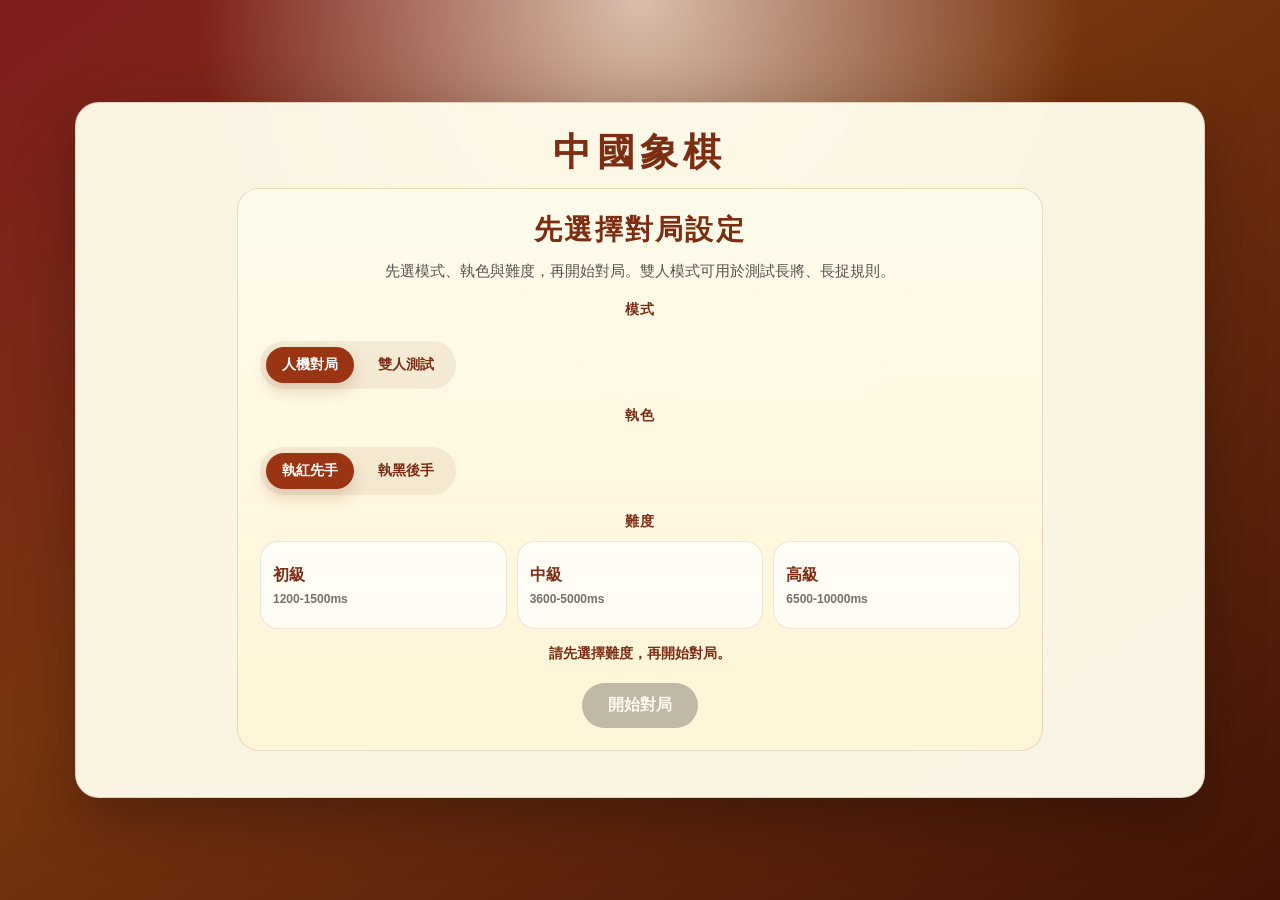
==== index.html @ 98324715 "tune: improve cannon repair and rook relief heuristics" ====
<!DOCTYPE html>
<html lang="zh-Hant">
<head>
    <meta charset="UTF-8">
    <meta name="viewport" content="width=device-width, initial-scale=1.0">
    <title>&#20013;&#22283;&#35937;&#26827;</title>
    <link rel="stylesheet" href="styles.css?v=20260330-heuristics1">
</head>
<body>
    <div class="game-container">
        <h1>&#20013;&#22283;&#35937;&#26827;</h1>
        <section id="setup-panel" class="setup-panel" aria-label="Game setup">
            <h2 class="setup-title">&#20808;&#36984;&#25799;&#23565;&#23616;&#35373;&#23450;</h2>
            <p class="setup-copy">&#20808;&#36984;&#27169;&#24335;&#12289;&#22519;&#33394;&#33287;&#38627;&#24230;&#65292;&#20877;&#38283;&#22987;&#23565;&#23616;&#12290;&#38617;&#20154;&#27169;&#24335;&#21487;&#29992;&#26044;&#28204;&#35430;&#38263;&#23559;&#12289;&#38263;&#25417;&#35215;&#21063;&#12290;</p>
            <div class="setup-group">
                <div class="setup-label">&#27169;&#24335;</div>
                <div class="side-picker" role="group" aria-label="Choose mode">
                    <button id="mode-ai" type="button" class="side-button active" onclick="setGameMode('ai')">&#20154;&#27231;&#23565;&#23616;</button>
                    <button id="mode-local" type="button" class="side-button" onclick="setGameMode('local')">&#38617;&#20154;&#28204;&#35430;</button>
                </div>
            </div>
            <div class="setup-group">
                <div id="side-label" class="setup-label">&#22519;&#33394;</div>
                <div class="side-picker" role="group" aria-label="Choose side">
                    <button id="side-red" type="button" class="side-button active" onclick="setHumanSide('r')">&#x57f7;&#32005;&#20808;&#25163;</button>
                    <button id="side-black" type="button" class="side-button" onclick="setHumanSide('b')">&#x57f7;&#40657;&#24460;&#25163;</button>
                </div>
            </div>
            <div id="difficulty-group" class="setup-group">
                <div class="setup-label">&#38627;&#24230;</div>
                <div class="difficulty-picker setup-difficulty-picker" role="group" aria-label="Choose difficulty">
                    <button id="level-beginner" type="button" class="difficulty-button" onclick="setAiLevel('beginner')">
                        <span class="difficulty-name">&#x521d;&#32026;</span>
                        <span class="difficulty-time">1200-1500ms</span>
                    </button>
                    <button id="level-intermediate" type="button" class="difficulty-button" onclick="setAiLevel('intermediate')">
                        <span class="difficulty-name">&#x4e2d;&#32026;</span>
                        <span class="difficulty-time">3600-5000ms</span>
                    </button>
                    <button id="level-advanced" type="button" class="difficulty-button" onclick="setAiLevel('advanced')">
                        <span class="difficulty-name">&#x9ad8;&#32026;</span>
                        <span class="difficulty-time">6500-10000ms</span>
                    </button>
                </div>
            </div>
            <div id="setup-status" class="setup-status"></div>
            <button id="start-game-button" type="button" class="start-game-button" onclick="startConfiguredGame()">&#38283;&#22987;&#23565;&#23616;</button>
        </section>
        <div id="game-layout" class="game-layout">
            <section class="board-column">
                <div class="info-panel">
                    <div id="turn" class="turn-label"></div>
                    <div id="status" class="status-label"></div>
                    <div id="game-settings" class="game-settings"></div>
                </div>
                <div id="board" class="board" aria-label="Xiangqi board"></div>
                <div class="action-row">
                    <button id="undo-button" type="button" class="secondary-button" onclick="undoMove()">&#24724;&#26827;</button>
                    <button type="button" class="secondary-button" onclick="openSetupPanel()">&#23565;&#23616;&#35373;&#23450;</button>
                    <button type="button" onclick="resetGame()">&#37325;&#26032;&#38283;&#22987;</button>
                </div>
            </section>
            <aside class="history-panel" aria-label="Move log">
                <h2 class="history-title">&#26827;&#35676;</h2>
                <div id="move-log" class="move-log"></div>
            </aside>
        </div>
    </div>
    <script src="engine-core.js?v=20260330-heuristics1"></script>
    <script src="game.js?v=20260330-heuristics1"></script>
</body>
</html>
---- styles.css ----
body {
    margin: 0;
    min-height: 100vh;
    display: flex;
    align-items: center;
    justify-content: center;
    padding: 24px;
    box-sizing: border-box;
    font-family: "Microsoft JhengHei", "PingFang TC", sans-serif;
    background:
        radial-gradient(circle at top, rgba(255, 247, 230, 0.72), transparent 40%),
        linear-gradient(145deg, #7f1d1d, #78350f 42%, #431407);
}

.game-container {
    width: min(100%, 1080px);
    background: rgba(255, 251, 235, 0.97);
    border: 1px solid rgba(120, 53, 15, 0.18);
    border-radius: 24px;
    box-shadow: 0 20px 60px rgba(0, 0, 0, 0.28);
    padding: 24px;
}

.game-layout {
    display: grid;
    grid-template-columns: minmax(0, 640px) minmax(240px, 1fr);
    gap: 24px;
    align-items: start;
}

.game-layout.hidden {
    display: none;
}

.board-column {
    min-width: 0;
}

h1 {
    margin: 0 0 10px;
    text-align: center;
    color: #7c2d12;
    font-size: clamp(26px, 4vw, 38px);
    letter-spacing: 0.14em;
}

.setup-panel {
    max-width: 760px;
    margin: 0 auto 22px;
    padding: 22px;
    border-radius: 22px;
    border: 1px solid rgba(120, 53, 15, 0.16);
    background:
        linear-gradient(180deg, rgba(255, 251, 235, 0.98), rgba(255, 244, 214, 0.95)),
        radial-gradient(circle at top, rgba(255, 255, 255, 0.44), transparent 52%);
    box-shadow: inset 0 1px 0 rgba(255, 255, 255, 0.55);
}

.setup-panel.hidden {
    display: none;
}

.setup-title {
    margin: 0;
    text-align: center;
    color: #7c2d12;
    font-size: clamp(22px, 3vw, 28px);
    letter-spacing: 0.08em;
}

.setup-copy {
    margin: 10px auto 0;
    max-width: 560px;
    text-align: center;
    color: #57534e;
    font-size: 15px;
    line-height: 1.65;
}

.setup-group {
    margin-top: 18px;
}

.setup-group.hidden {
    display: none;
}

.setup-label {
    margin-bottom: 8px;
    text-align: center;
    color: #7c2d12;
    font-size: 14px;
    font-weight: 700;
    letter-spacing: 0.08em;
}

.info-panel {
    margin-bottom: 18px;
    text-align: center;
}

.turn-label {
    font-size: 18px;
    font-weight: 700;
    color: #111827;
}

.status-label {
    min-height: 24px;
    margin-top: 8px;
    color: #7c2d12;
    font-size: 15px;
}

.game-settings {
    margin-top: 12px;
    color: #57534e;
    font-size: 14px;
    font-weight: 600;
}

.side-picker {
    display: inline-flex;
    gap: 8px;
    margin-top: 14px;
    padding: 6px;
    border-radius: 999px;
    background: rgba(120, 53, 15, 0.08);
}

.difficulty-picker {
    display: inline-flex;
    gap: 8px;
    margin-top: 10px;
    padding: 6px;
    border-radius: 999px;
    background: rgba(120, 53, 15, 0.08);
}

.side-button {
    padding: 9px 16px;
    border: 0;
    border-radius: 999px;
    background: transparent;
    color: #7c2d12;
    font-size: 14px;
    font-weight: 700;
    box-shadow: none;
}

.difficulty-button {
    padding: 9px 16px;
    border: 0;
    border-radius: 999px;
    background: transparent;
    color: #7c2d12;
    font-size: 14px;
    font-weight: 700;
    box-shadow: none;
}

.setup-difficulty-picker {
    display: grid;
    width: 100%;
    grid-template-columns: repeat(3, minmax(0, 1fr));
    gap: 10px;
    padding: 0;
    background: transparent;
}

.setup-difficulty-picker .difficulty-button {
    min-height: 88px;
    padding: 14px 12px;
    display: flex;
    flex-direction: column;
    justify-content: center;
    gap: 6px;
    border-radius: 18px;
    border: 1px solid rgba(120, 53, 15, 0.12);
    background: rgba(255, 255, 255, 0.7);
}

.difficulty-name {
    display: block;
    font-size: 16px;
}

.difficulty-time {
    display: block;
    font-size: 12px;
    font-weight: 600;
    color: #78716c;
}

.side-button:hover {
    background: rgba(120, 53, 15, 0.12);
}

.difficulty-button:hover {
    background: rgba(120, 53, 15, 0.12);
}

.difficulty-button:disabled {
    opacity: 0.5;
    cursor: not-allowed;
    box-shadow: none;
}

.difficulty-button:disabled:hover {
    background: transparent;
}

.side-button.active {
    background: #9a3412;
    color: #fff;
    box-shadow: 0 8px 16px rgba(122, 45, 18, 0.18);
}

.difficulty-button.active {
    background: #7c2d12;
    color: #fff;
    box-shadow: 0 8px 16px rgba(122, 45, 18, 0.18);
}

.difficulty-button.active .difficulty-time {
    color: rgba(255, 255, 255, 0.82);
}

.setup-status {
    min-height: 24px;
    margin-top: 16px;
    text-align: center;
    color: #7c2d12;
    font-size: 14px;
    font-weight: 600;
}

.start-game-button {
    margin: 14px auto 0;
}

.start-game-button:disabled {
    opacity: 0.45;
    cursor: not-allowed;
    background: #78716c;
    box-shadow: none;
}

.start-game-button:disabled:hover {
    background: #78716c;
}

.board {
    --board-inset: 18px;
    --piece-size: min(78%, 56px);
    --piece-font-size: clamp(26px, 3.8vw, 32px);
    width: min(100%, 640px);
    aspect-ratio: 9 / 10;
    margin: 0 auto;
}

.board-surface {
    position: relative;
    width: 100%;
    height: 100%;
    border-radius: 22px;
    overflow: hidden;
    background:
        radial-gradient(circle at 50% 22%, rgba(255, 255, 255, 0.3), transparent 38%),
        linear-gradient(180deg, #edd3a2, #e3bc7d 38%, #d9aa62);
    box-shadow:
        inset 0 0 0 3px rgba(120, 53, 15, 0.9),
        inset 0 0 0 10px rgba(120, 53, 15, 0.12),
        inset 0 12px 18px rgba(255, 255, 255, 0.18),
        inset 0 -10px 18px rgba(120, 53, 15, 0.12);
    transform-origin: center;
    transition: transform 0.18s ease;
}

.board.flipped .board-surface {
    transform: rotate(180deg);
}

.board-svg {
    position: absolute;
    inset: var(--board-inset);
    width: calc(100% - var(--board-inset) * 2);
    height: calc(100% - var(--board-inset) * 2);
    z-index: 0;
}

.board-grid {
    position: absolute;
    inset: var(--board-inset);
    display: grid;
    grid-template-columns: repeat(9, 1fr);
    grid-template-rows: repeat(10, 1fr);
    z-index: 1;
}

.cell {
    position: relative;
    min-width: 0;
    min-height: 0;
    cursor: pointer;
}

.cell::before {
    content: "";
    position: absolute;
    inset: 10%;
    border-radius: 16px;
    opacity: 0;
    transition: opacity 0.15s ease, transform 0.15s ease;
}

.cell::after {
    content: "";
    position: absolute;
    top: 50%;
    left: 50%;
    transform: translate(-50%, -50%) scale(0.9);
    opacity: 0;
    transition: opacity 0.15s ease, transform 0.15s ease;
}

.cell:hover::before {
    opacity: 0.25;
    background: rgba(120, 53, 15, 0.1);
}

.cell.last-move::before {
    opacity: 1;
    background: rgba(14, 165, 233, 0.18);
}

.cell.selected::after {
    width: 72%;
    height: 72%;
    border-radius: 999px;
    opacity: 1;
    box-shadow: 0 0 0 3px rgba(217, 119, 6, 0.95);
}

.cell.empty-move::after {
    width: 18%;
    height: 18%;
    border-radius: 999px;
    opacity: 1;
    background: rgba(21, 128, 61, 0.9);
}

.cell.capture-move::after {
    width: 76%;
    height: 76%;
    border-radius: 999px;
    opacity: 1;
    box-shadow: 0 0 0 3px rgba(185, 28, 28, 0.92);
}

.piece {
    position: absolute;
    top: 50%;
    left: 50%;
    transform: translate3d(-50%, -50%, 0);
    width: var(--piece-size);
    height: var(--piece-size);
    border-radius: 999px;
    display: flex;
    align-items: center;
    justify-content: center;
    box-sizing: border-box;
    user-select: none;
    font-size: var(--piece-font-size);
    font-weight: 700;
    line-height: 1;
    box-shadow: 0 8px 12px rgba(0, 0, 0, 0.15);
    will-change: transform;
}

.board.flipped .piece {
    transform: translate3d(-50%, -50%, 0) rotate(180deg);
}

.piece.red {
    color: #991b1b;
    background:
        radial-gradient(circle at 35% 30%, rgba(255, 255, 255, 0.92), transparent 25%),
        linear-gradient(145deg, #fff7ed, #fed7aa 44%, #fdba74);
    border: 2px solid #b91c1c;
}

.piece.black {
    color: #111827;
    background:
        radial-gradient(circle at 35% 30%, rgba(255, 255, 255, 0.92), transparent 24%),
        linear-gradient(145deg, #f9fafb, #e5e7eb 44%, #cbd5e1);
    border: 2px solid #374151;
}

.action-row {
    display: flex;
    justify-content: center;
    gap: 12px;
    margin-top: 18px;
}

.history-panel {
    min-height: 100%;
    padding: 18px;
    border-radius: 20px;
    border: 1px solid rgba(120, 53, 15, 0.14);
    background:
        linear-gradient(180deg, rgba(255, 251, 235, 0.95), rgba(255, 244, 214, 0.94)),
        radial-gradient(circle at top, rgba(255, 255, 255, 0.42), transparent 45%);
    box-shadow: inset 0 1px 0 rgba(255, 255, 255, 0.55);
}

.history-title {
    margin: 0 0 14px;
    color: #7c2d12;
    font-size: 20px;
    letter-spacing: 0.1em;
    text-align: center;
}

.move-log {
    display: flex;
    flex-direction: column;
    gap: 6px;
    max-height: 640px;
    overflow: auto;
    padding-right: 4px;
}

.move-log-empty {
    padding: 18px 10px;
    text-align: center;
    color: #78716c;
    font-size: 15px;
}

.move-row {
    display: grid;
    grid-template-columns: 38px minmax(0, 1fr) minmax(0, 1fr);
    gap: 10px;
    align-items: center;
    padding: 10px 12px;
    border-radius: 14px;
    background: rgba(255, 255, 255, 0.56);
}

.move-index {
    color: #7c2d12;
    font-weight: 700;
    text-align: right;
}

.move-entry {
    min-height: 22px;
    color: #1f2937;
    font-size: 16px;
    font-weight: 600;
    white-space: nowrap;
}

.move-entry.empty {
    color: rgba(31, 41, 55, 0.3);
}

button {
    display: block;
    padding: 12px 26px;
    border: 0;
    border-radius: 999px;
    background: #9a3412;
    color: #fff;
    font-size: 16px;
    font-weight: 700;
    cursor: pointer;
    box-shadow: 0 10px 20px rgba(122, 45, 18, 0.22);
}

button:hover {
    background: #7c2d12;
}

.secondary-button {
    background: #57534e;
}

.secondary-button:hover {
    background: #44403c;
}

.secondary-button:disabled {
    background: #a8a29e;
    color: rgba(255, 255, 255, 0.78);
    box-shadow: none;
    cursor: not-allowed;
}

.secondary-button:disabled:hover {
    background: #a8a29e;
}

@media (max-width: 640px) {
    body {
        padding: 12px;
    }

    .game-container {
        padding: 16px;
        border-radius: 18px;
    }

    .game-layout {
        grid-template-columns: 1fr;
        gap: 18px;
    }

    .board {
        --board-inset: 14px;
        --piece-size: min(74%, 42px);
        --piece-font-size: clamp(22px, 5vw, 27px);
    }

    .setup-panel {
        padding: 18px 14px;
        border-radius: 18px;
    }

    .setup-difficulty-picker {
        grid-template-columns: 1fr;
    }

    .action-row {
        flex-direction: column;
        align-items: center;
    }

    .status-label {
        font-size: 14px;
    }

    .history-panel {
        padding: 14px;
    }

    .move-log {
        max-height: 280px;
    }
}
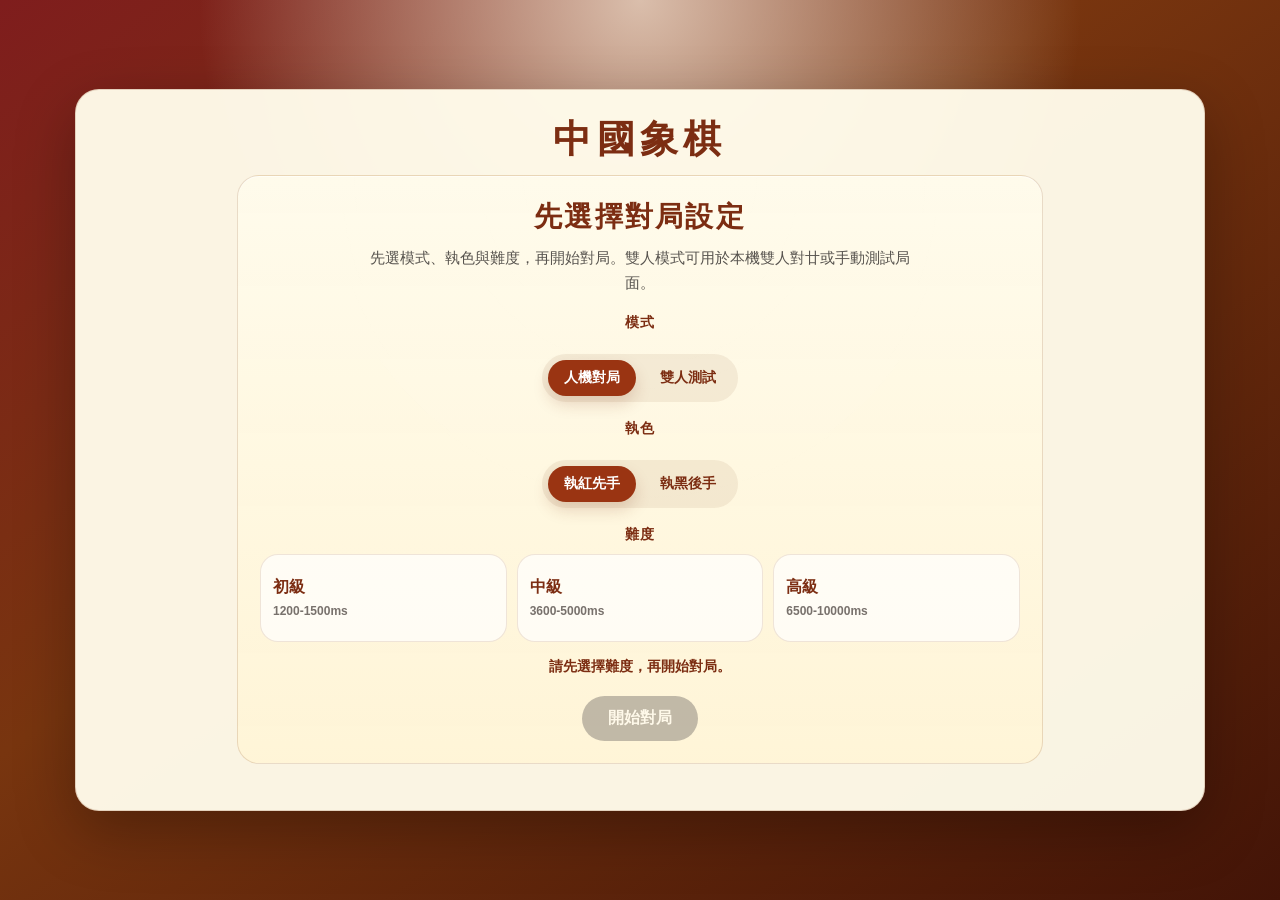
==== commit 12a2deaa: "fix: center setup controls and make undo single-step" ====
--- a/index.html
+++ b/index.html
@@ -4,14 +4,14 @@
     <meta charset="UTF-8">
     <meta name="viewport" content="width=device-width, initial-scale=1.0">
     <title>&#20013;&#22283;&#35937;&#26827;</title>
-    <link rel="stylesheet" href="styles.css?v=20260330-heuristics1">
+    <link rel="stylesheet" href="styles.css?v=20260330-setup1">
 </head>
 <body>
     <div class="game-container">
         <h1>&#20013;&#22283;&#35937;&#26827;</h1>
         <section id="setup-panel" class="setup-panel" aria-label="Game setup">
             <h2 class="setup-title">&#20808;&#36984;&#25799;&#23565;&#23616;&#35373;&#23450;</h2>
-            <p class="setup-copy">&#20808;&#36984;&#27169;&#24335;&#12289;&#22519;&#33394;&#33287;&#38627;&#24230;&#65292;&#20877;&#38283;&#22987;&#23565;&#23616;&#12290;&#38617;&#20154;&#27169;&#24335;&#21487;&#29992;&#26044;&#28204;&#35430;&#38263;&#23559;&#12289;&#38263;&#25417;&#35215;&#21063;&#12290;</p>
+            <p class="setup-copy">&#20808;&#36984;&#27169;&#24335;&#12289;&#22519;&#33394;&#33287;&#38627;&#24230;&#65292;&#20877;&#38283;&#22987;&#23565;&#23616;&#12290;&#38617;&#20154;&#27169;&#24335;&#21487;&#29992;&#26044;&#26412;&#27231;&#38617;&#20154;&#23565;&#24319;&#25110;&#25163;&#21205;&#28204;&#35430;&#23616;&#38754;&#12290;</p>
             <div class="setup-group">
                 <div class="setup-label">&#27169;&#24335;</div>
                 <div class="side-picker" role="group" aria-label="Choose mode">
@@ -66,7 +66,7 @@
             </aside>
         </div>
     </div>
-    <script src="engine-core.js?v=20260330-heuristics1"></script>
-    <script src="game.js?v=20260330-heuristics1"></script>
+    <script src="engine-core.js?v=20260330-setup1"></script>
+    <script src="game.js?v=20260330-setup1"></script>
 </body>
 </html>
--- a/styles.css
+++ b/styles.css
@@ -79,6 +79,7 @@
 
 .setup-group {
     margin-top: 18px;
+    text-align: center;
 }
 
 .setup-group.hidden {
@@ -121,8 +122,11 @@
 
 .side-picker {
     display: inline-flex;
+    justify-content: center;
     gap: 8px;
     margin-top: 14px;
+    margin-left: auto;
+    margin-right: auto;
     padding: 6px;
     border-radius: 999px;
     background: rgba(120, 53, 15, 0.08);
@@ -130,8 +134,11 @@
 
 .difficulty-picker {
     display: inline-flex;
+    justify-content: center;
     gap: 8px;
     margin-top: 10px;
+    margin-left: auto;
+    margin-right: auto;
     padding: 6px;
     border-radius: 999px;
     background: rgba(120, 53, 15, 0.08);
